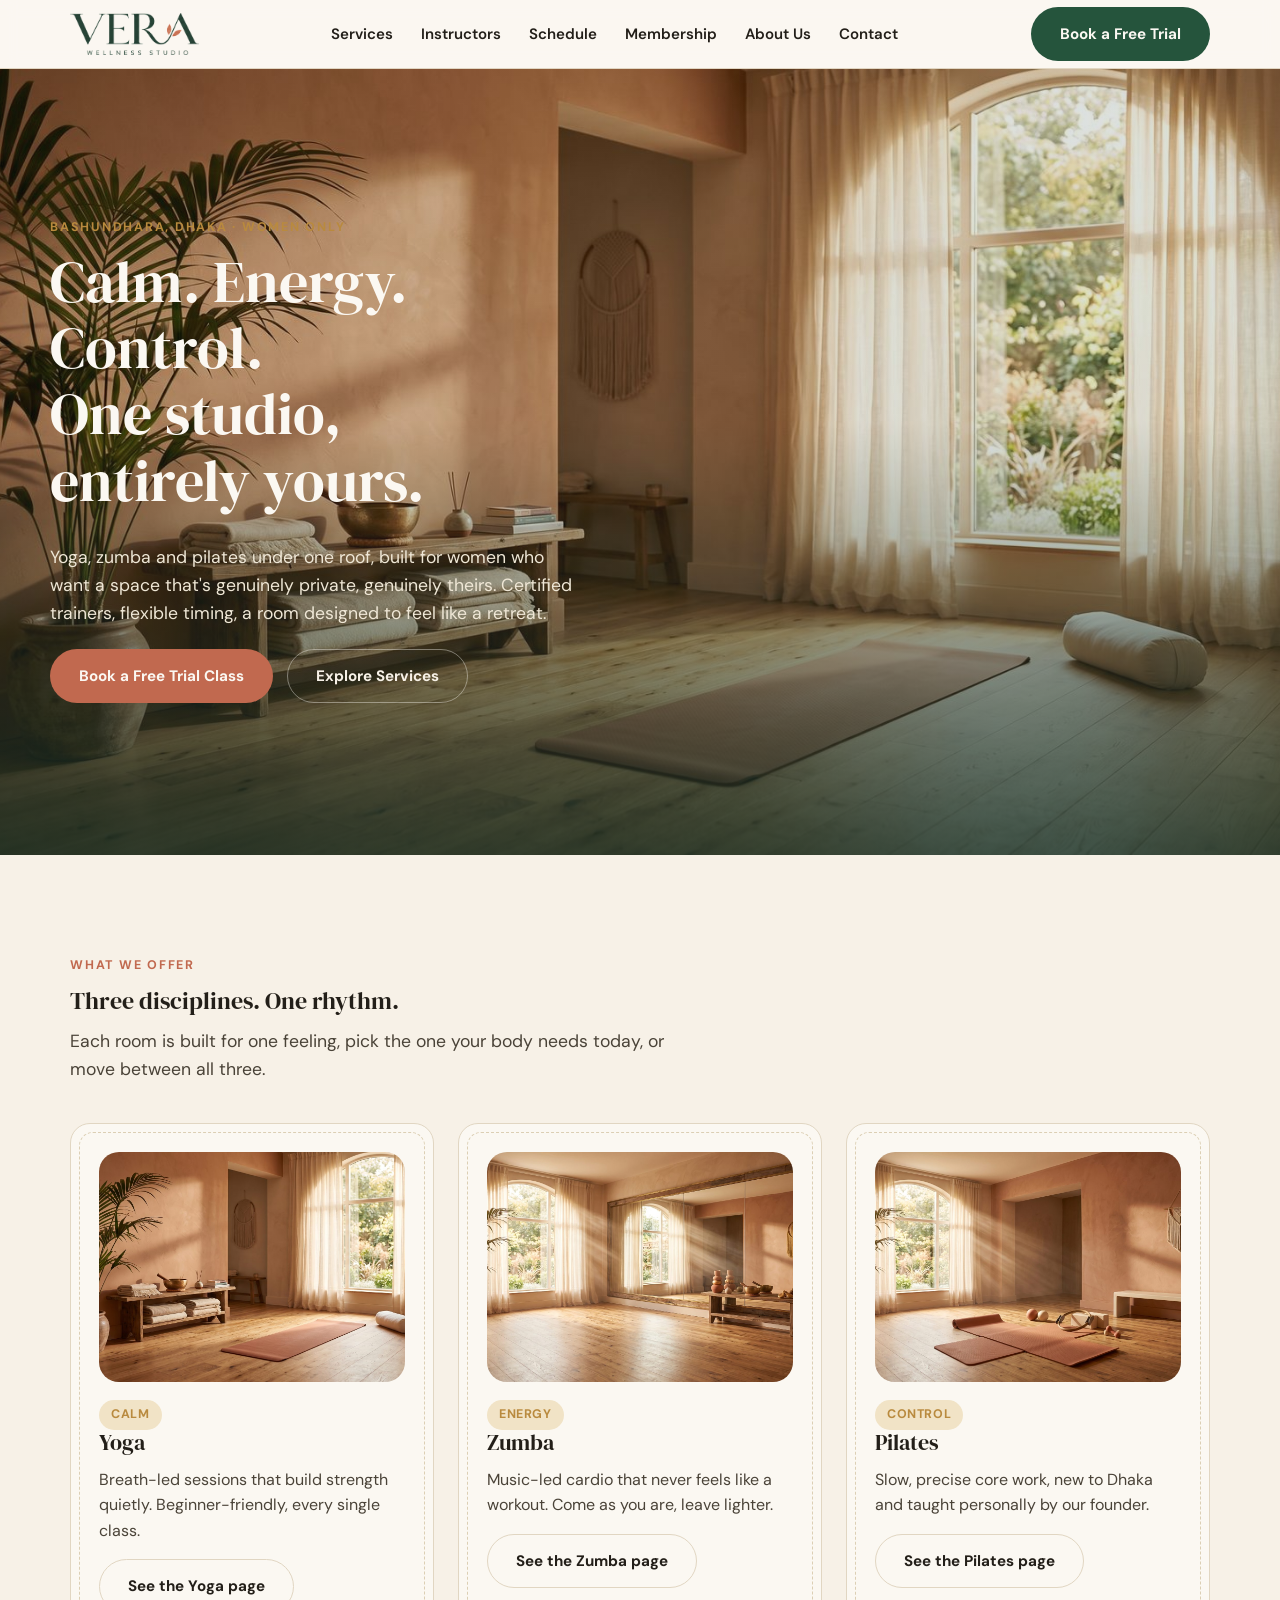
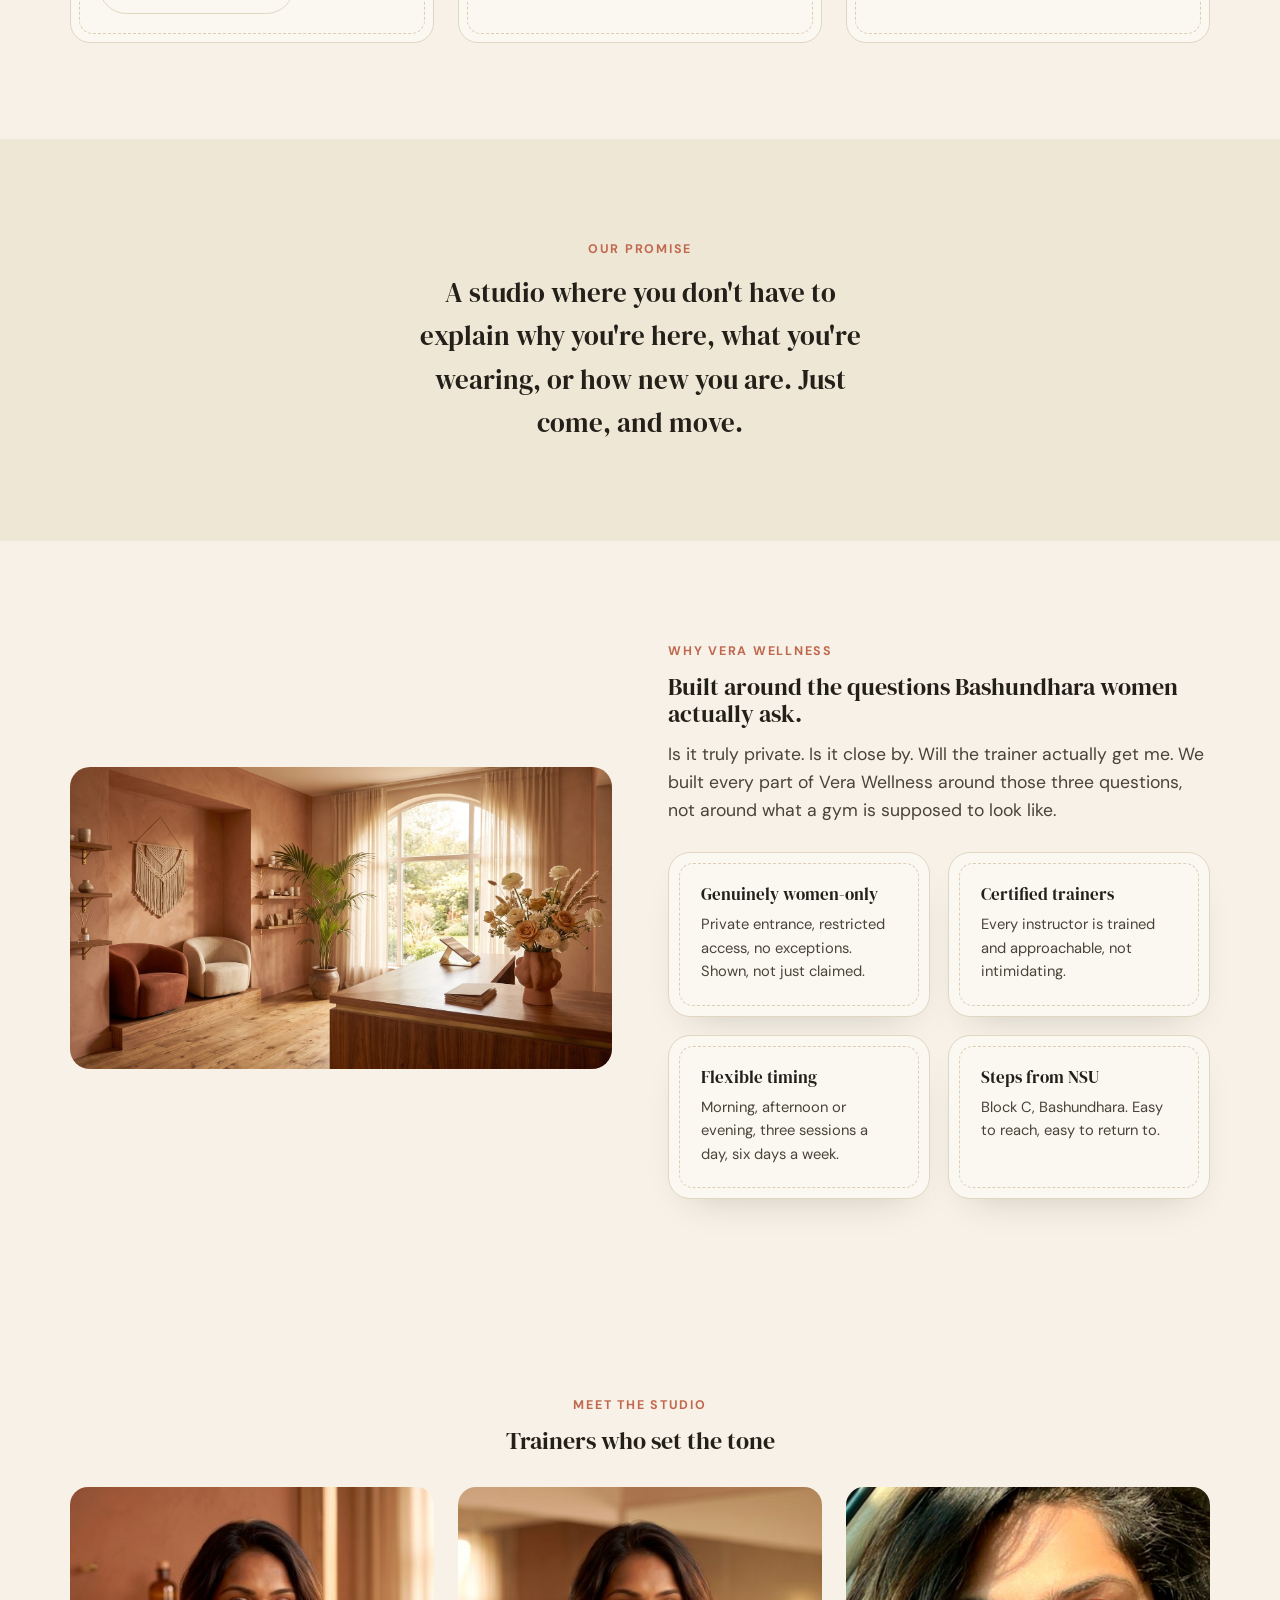
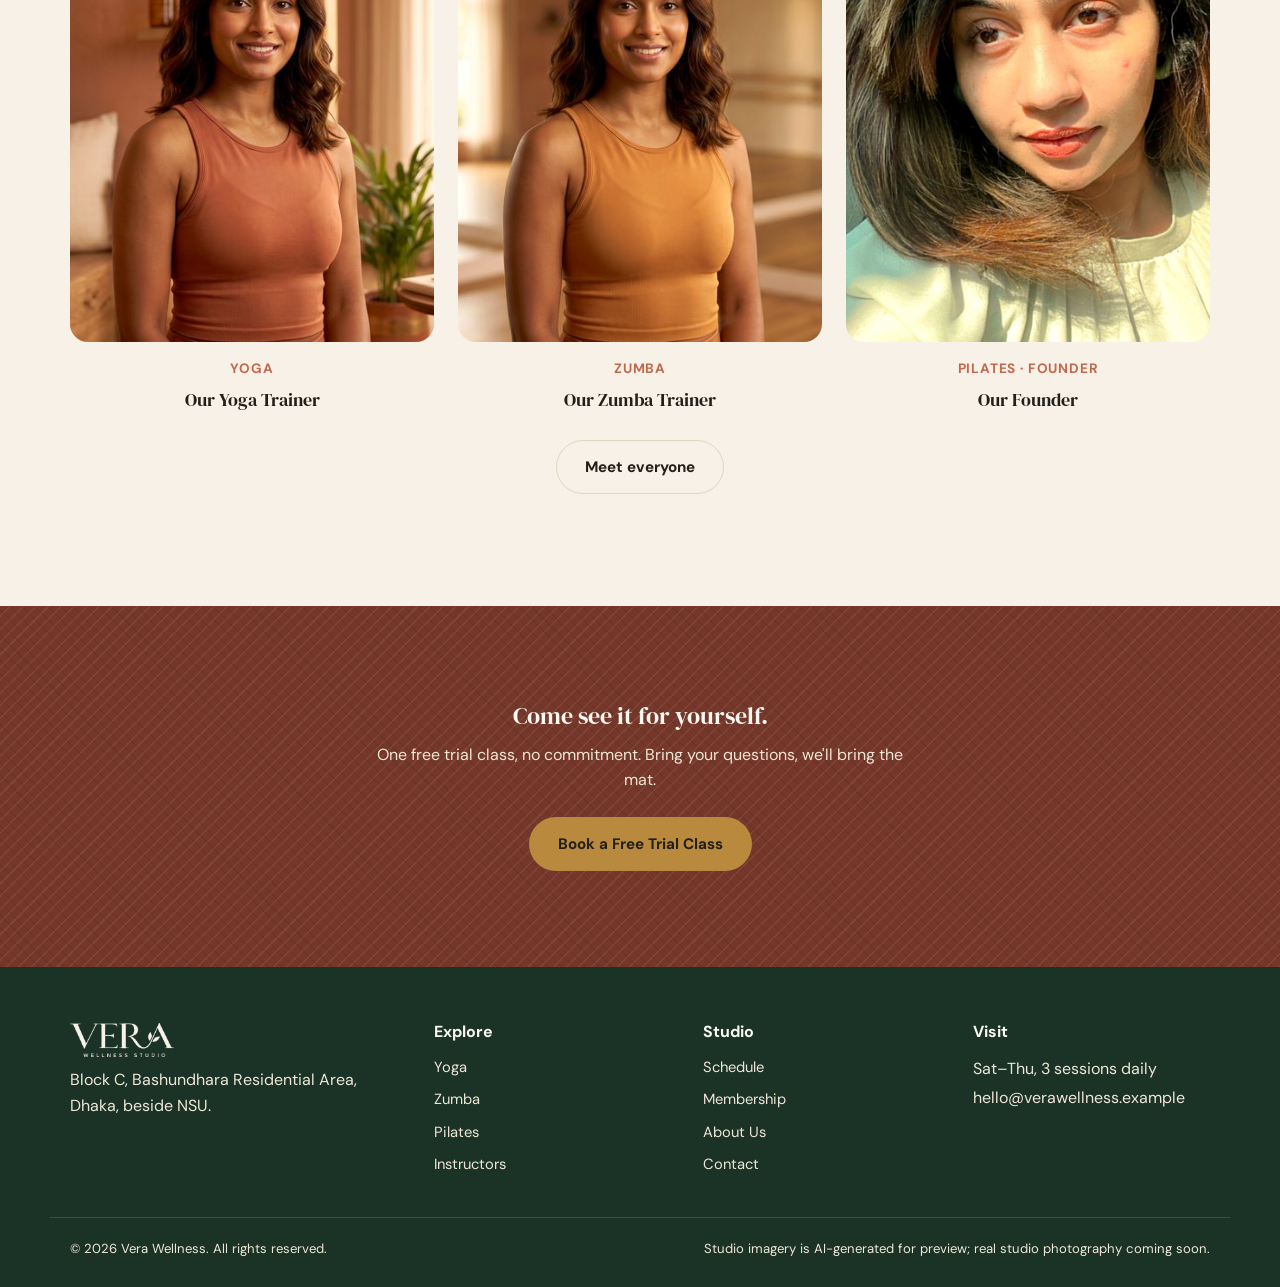
==== index.html @ 0fb06206 "Initial site: Vera Wellness marketing website" ====
<!doctype html>
<html lang="en">
<head>
<meta charset="UTF-8">
<meta name="viewport" content="width=device-width, initial-scale=1">
<title>Vera Wellness · Yoga, Zumba &amp; Pilates Studio, Bashundhara</title>
<meta name="description" content="A women-first yoga, zumba and pilates studio in Bashundhara, Dhaka. Certified trainers, a private space, and a free trial class.">
<link rel="preconnect" href="https://fonts.googleapis.com">
<link href="https://fonts.googleapis.com/css2?family=DM+Serif+Display&family=DM+Sans:wght@400;600;700&display=swap" rel="stylesheet">
<link rel="stylesheet" href="assets/css/style.css">
</head>
<body>

<header class="site-nav">
  <div class="container nav-inner">
    <a href="index.html" class="brand"><img src="assets/img/logo.png" alt="Vera Wellness Studio" class="brand-logo"></a>
    <nav class="nav-links">
      <div class="has-dropdown">
        <a href="#services">Services</a>
        <div class="dropdown">
          <a href="services/yoga.html">Yoga</a>
          <a href="services/zumba.html">Zumba</a>
          <a href="services/pilates.html">Pilates</a>
        </div>
      </div>
      <a href="instructors.html">Instructors</a>
      <a href="schedule.html">Schedule</a>
      <a href="membership.html">Membership</a>
      <a href="about.html">About Us</a>
      <a href="contact.html">Contact</a>
    </nav>
    <a href="contact.html" class="btn btn-primary nav-cta">Book a Free Trial</a>
    <button class="menu-toggle" aria-label="Menu" aria-expanded="false"><span></span></button>
  </div>
  <div class="mobile-panel">
    <a href="#services" class="mobile-services-toggle">Services ▾</a>
    <div class="mobile-sub">
      <a href="services/yoga.html">› Yoga</a>
      <a href="services/zumba.html">› Zumba</a>
      <a href="services/pilates.html">› Pilates</a>
    </div>
    <a href="instructors.html">Instructors</a>
    <a href="schedule.html">Schedule</a>
    <a href="membership.html">Membership</a>
    <a href="about.html">About Us</a>
    <a href="contact.html">Contact</a>
    <a href="contact.html" class="btn btn-primary">Book a Free Trial</a>
  </div>
</header>

<section class="hero">
  <video autoplay muted loop playsinline poster="assets/img/yoga_hero.jpg">
    <source src="assets/video/hero.mp4" type="video/mp4">
  </video>
  <div class="container hero-content">
    <span class="eyebrow" style="color:var(--gold)">Bashundhara, Dhaka · Women only</span>
    <h1>Calm. Energy. Control.<br>One studio, entirely yours.</h1>
    <p class="lead">Yoga, zumba and pilates under one roof, built for women who want a space that's genuinely private, genuinely theirs. Certified trainers, flexible timing, a room designed to feel like a retreat.</p>
    <div class="hero-cta-row">
      <a href="contact.html" class="btn btn-accent">Book a Free Trial Class</a>
      <a href="#services" class="btn btn-ghost-inverse">Explore Services</a>
    </div>
  </div>
</section>

<section id="services">
  <div class="container">
    <div class="section-head reveal">
      <span class="eyebrow">What we offer</span>
      <h2>Three disciplines. One rhythm.</h2>
      <p class="lead">Each room is built for one feeling, pick the one your body needs today, or move between all three.</p>
    </div>
    <div class="grid grid-3">
      <div class="card discipline-card mat-edge reveal">
        <div class="frame"><img src="assets/img/yoga_hero.jpg" alt="A calm, sunlit yoga room at Vera Wellness with a mat rolled out"></div>
        <span class="badge">Calm</span>
        <h3>Yoga</h3>
        <p>Breath-led sessions that build strength quietly. Beginner-friendly, every single class.</p>
        <a href="services/yoga.html" class="btn btn-outline">See the Yoga page</a>
      </div>
      <div class="card discipline-card mat-edge reveal">
        <div class="frame"><img src="assets/img/zumba_hero.jpg" alt="A bright, mirrored dance studio at Vera Wellness"></div>
        <span class="badge">Energy</span>
        <h3>Zumba</h3>
        <p>Music-led cardio that never feels like a workout. Come as you are, leave lighter.</p>
        <a href="services/zumba.html" class="btn btn-outline">See the Zumba page</a>
      </div>
      <div class="card discipline-card mat-edge reveal">
        <div class="frame"><img src="assets/img/pilates_hero.jpg" alt="A minimal pilates studio corner at Vera Wellness"></div>
        <span class="badge">Control</span>
        <h3>Pilates</h3>
        <p>Slow, precise core work, new to Dhaka and taught personally by our founder.</p>
        <a href="services/pilates.html" class="btn btn-outline">See the Pilates page</a>
      </div>
    </div>
  </div>
</section>

<section class="proof-strip">
  <div class="container center">
    <div class="reveal" style="max-width:680px;margin:0 auto;">
      <span class="eyebrow">Our promise</span>
      <p class="proof-quote" style="margin:0 auto;">A studio where you don't have to explain why you're here, what you're wearing, or how new you are. Just come, and move.</p>
    </div>
  </div>
</section>

<section>
  <div class="container">
    <div class="two-col reveal">
      <div class="frame"><img src="assets/img/about_lobby.jpg" alt="The warm, welcoming reception at Vera Wellness"></div>
      <div>
        <span class="eyebrow">Why Vera Wellness</span>
        <h2>Built around the questions Bashundhara women actually ask.</h2>
        <p class="lead">Is it truly private. Is it close by. Will the trainer actually get me. We built every part of Vera Wellness around those three questions, not around what a gym is supposed to look like.</p>
        <div class="grid grid-2" style="margin-top:28px;gap:18px;">
          <div class="mat-box">
            <h3 style="font-size:1.05rem;">Genuinely women-only</h3>
            <p style="margin:0;font-size:.92rem;">Private entrance, restricted access, no exceptions. Shown, not just claimed.</p>
          </div>
          <div class="mat-box">
            <h3 style="font-size:1.05rem;">Certified trainers</h3>
            <p style="margin:0;font-size:.92rem;">Every instructor is trained and approachable, not intimidating.</p>
          </div>
          <div class="mat-box">
            <h3 style="font-size:1.05rem;">Flexible timing</h3>
            <p style="margin:0;font-size:.92rem;">Morning, afternoon or evening, three sessions a day, six days a week.</p>
          </div>
          <div class="mat-box">
            <h3 style="font-size:1.05rem;">Steps from NSU</h3>
            <p style="margin:0;font-size:.92rem;">Block C, Bashundhara. Easy to reach, easy to return to.</p>
          </div>
        </div>
      </div>
    </div>
  </div>
</section>

<section>
  <div class="container">
    <div class="section-head center reveal" style="margin-bottom:32px;">
      <span class="eyebrow">Meet the studio</span>
      <h2>Trainers who set the tone</h2>
    </div>
    <div class="grid grid-3">
      <div class="instructor-card reveal">
        <div class="frame"><img src="assets/img/instructor_yoga.jpg" alt="Vera Wellness yoga instructor"></div>
        <span class="instructor-role">Yoga</span>
        <h3 style="font-size:1.1rem;">Our Yoga Trainer</h3>
      </div>
      <div class="instructor-card reveal">
        <div class="frame"><img src="assets/img/instructor_zumba.jpg" alt="Vera Wellness zumba instructor"></div>
        <span class="instructor-role">Zumba</span>
        <h3 style="font-size:1.1rem;">Our Zumba Trainer</h3>
      </div>
      <div class="instructor-card reveal">
        <div class="frame"><img src="assets/img/instructor_pilates.jpg" alt="Vera Wellness founder and pilates instructor"></div>
        <span class="instructor-role">Pilates · Founder</span>
        <h3 style="font-size:1.1rem;">Our Founder</h3>
      </div>
    </div>
    <p class="center" style="margin-top:28px;"><a href="instructors.html" class="btn btn-outline">Meet everyone</a></p>
  </div>
</section>

<section class="cta-band">
  <div class="container">
    <div class="reveal">
      <h2>Come see it for yourself.</h2>
      <p style="max-width:48ch;margin:0 auto 24px;">One free trial class, no commitment. Bring your questions, we'll bring the mat.</p>
      <a href="contact.html" class="btn btn-accent">Book a Free Trial Class</a>
    </div>
  </div>
</section>

<footer class="site-footer">
  <div class="container footer-grid">
    <div>
      <img src="assets/img/logo-light.png" alt="Vera Wellness Studio" class="footer-logo">
      <p>Block C, Bashundhara Residential Area, Dhaka, beside NSU.</p>
    </div>
    <div>
      <h4>Explore</h4>
      <ul class="footer-links">
        <li><a href="services/yoga.html">Yoga</a></li>
        <li><a href="services/zumba.html">Zumba</a></li>
        <li><a href="services/pilates.html">Pilates</a></li>
        <li><a href="instructors.html">Instructors</a></li>
      </ul>
    </div>
    <div>
      <h4>Studio</h4>
      <ul class="footer-links">
        <li><a href="schedule.html">Schedule</a></li>
        <li><a href="membership.html">Membership</a></li>
        <li><a href="about.html">About Us</a></li>
        <li><a href="contact.html">Contact</a></li>
      </ul>
    </div>
    <div>
      <h4>Visit</h4>
      <p style="margin-bottom:4px;">Sat–Thu, 3 sessions daily</p>
      <p>hello@verawellness.example</p>
    </div>
  </div>
  <div class="container footer-bottom">
    <span>© 2026 Vera Wellness. All rights reserved.</span>
    <span>Studio imagery is AI-generated for preview; real studio photography coming soon.</span>
  </div>
</footer>

<script src="assets/js/main.js"></script>
</body>
</html>
---- assets/css/style.css ----
/* ===== Vera Wellness — brand tokens ===== */
:root{
  --cream-0:#FBF8F2; --cream-50:#F7F1E7; --cream-100:#EFE7D6;
  --sand-300:#DCCFB4;
  --ink-900:#231F19; --ink-700:#4A4338; --ink-500:#79705F; --ink-300:#A89E8B; --ink-border:#E1D6C2;
  --forest-900:#1B3327; --forest-700:#25543C; --forest-500:#3C7A56; --forest-100:#DCE9E0;
  --clay-700:#75372A; --clay-600:#A24E36; --clay-500:#C1694F; --clay-400:#D68B6E; --clay-100:#F3DDCF;
  --gold-500:#B98A3E; --gold-100:#F1E3C6;

  --surface-page:var(--cream-50); --surface-card:var(--cream-0); --surface-sunken:var(--cream-100); --surface-inverse:var(--forest-900);
  --text-primary:var(--ink-900); --text-secondary:var(--ink-700); --text-muted:var(--ink-500);
  --text-on-brand:var(--cream-0); --text-on-inverse:var(--cream-50);
  --brand-primary:var(--forest-700); --brand-primary-hover:var(--forest-900);
  --accent:var(--clay-500); --accent-hover:var(--clay-600); --accent-soft:var(--clay-100);
  --gold:var(--gold-500); --gold-soft:var(--gold-100);
  --border-default:var(--ink-border);

  --font-display:'DM Serif Display', Georgia, serif;
  --font-body:'DM Sans', -apple-system, Helvetica, Arial, sans-serif;

  --container: 1180px;
  --radius-mat: 22px;
  --nav-h: 68px;
}

*,*::before,*::after{ box-sizing:border-box; }
html{ scroll-behavior:smooth; }
body{
  margin:0;
  background:var(--surface-page);
  color:var(--text-primary);
  font-family:var(--font-body);
  font-size:16px;
  line-height:1.6;
  -webkit-font-smoothing:antialiased;
}
img{ max-width:100%; display:block; }
a{ color:inherit; text-decoration:none; }
h1,h2,h3,h4{ font-family:var(--font-display); font-weight:400; margin:0 0 .5em; color:var(--text-primary); line-height:1.15; }
p{ margin:0 0 1em; color:var(--text-secondary); }
.container{ max-width:var(--container); margin:0 auto; padding:0 20px; }
section{ padding:64px 0; }
@media(min-width:900px){ section{ padding:96px 0; } }

.eyebrow{
  display:inline-block; font-family:var(--font-body); font-size:12.5px; letter-spacing:.14em; text-transform:uppercase;
  color:var(--accent); font-weight:700; margin-bottom:12px;
}
.lead{ font-size:1.1rem; color:var(--text-secondary); max-width:56ch; }

/* ===== Buttons ===== */
.btn{
  display:inline-flex; align-items:center; justify-content:center; gap:8px;
  padding:14px 28px; border-radius:999px; font-weight:700; font-size:.95rem;
  border:1px solid transparent; cursor:pointer; transition:transform .2s ease, background .2s ease, color .2s ease, box-shadow .2s ease;
  white-space:nowrap;
}
.btn-primary{ background:var(--brand-primary); color:var(--text-on-brand); }
.btn-primary:hover{ background:var(--brand-primary-hover); transform:translateY(-1px); }
.btn-accent{ background:var(--accent); color:var(--cream-0); }
.btn-accent:hover{ background:var(--accent-hover); transform:translateY(-1px); }
.btn-outline{ background:transparent; border-color:var(--border-default); color:var(--text-primary); }
.btn-outline:hover{ border-color:var(--brand-primary); color:var(--brand-primary); }
.btn-ghost-inverse{ background:transparent; border-color:rgba(251,248,242,.4); color:var(--text-on-inverse); }
.btn-ghost-inverse:hover{ border-color:var(--cream-0); }

/* ===== Yoga-mat CTA boxes (brand signature) ===== */
.mat-box{
  position:relative;
  background:var(--surface-card);
  border-radius:var(--radius-mat);
  padding:32px;
  border:1px solid var(--border-default);
  box-shadow:0 18px 40px -24px rgba(35,31,25,.25);
}
.mat-box::before{
  content:"";
  position:absolute; inset:10px;
  border:1.5px dashed var(--sand-300);
  border-radius:calc(var(--radius-mat) - 8px);
  pointer-events:none;
}
.mat-box-accent{ background:var(--forest-700); color:var(--text-on-inverse); }
.mat-box-accent::before{ border-color:rgba(251,248,242,.25); }
.mat-box-accent p, .mat-box-accent h3{ color:var(--text-on-inverse); }

/* mat-edge: the same rolled-mat dashed inset, layered onto any card that carries a CTA
   (pricing cards, discipline cards) without fighting that card's own padding/background */
.mat-edge{ position:relative; }
.mat-edge::before{
  content:"";
  position:absolute; inset:8px;
  border:1.5px dashed var(--sand-300);
  border-radius:14px;
  pointer-events:none;
}
.price-card.featured.mat-edge::before{ border-color:rgba(251,248,242,.3); }

/* Hover lift, everywhere a card carries or leads to a CTA */
.card, .mat-box{ transition:transform .25s ease, box-shadow .25s ease; }
.card:hover, .mat-box:not(.mat-box-accent):hover{
  transform:translateY(-6px);
  box-shadow:0 26px 50px -22px rgba(35,31,25,.3);
}
.price-card.featured:hover{ box-shadow:0 26px 50px -18px rgba(27,51,39,.5); }
.discipline-card .frame img, .instructor-card .frame img{ transition:transform .5s ease; }
.discipline-card:hover .frame img, .instructor-card:hover .frame img{ transform:scale(1.05); }
.nav-links a{ transition:color .2s ease; }
.footer-links a{ transition:color .2s ease; }

/* ===== Nav ===== */
.site-nav{
  position:sticky; top:0; z-index:100;
  background:rgba(251,248,242,.92); backdrop-filter:blur(8px);
  border-bottom:1px solid var(--border-default);
}
.nav-inner{
  display:flex; align-items:center; justify-content:space-between;
  height:var(--nav-h);
}
.brand{
  font-family:var(--font-display); font-size:1.35rem; letter-spacing:.01em; color:var(--forest-900);
  display:flex; align-items:center;
}
.brand-logo{ height:38px; width:auto; display:block; }
.footer-logo{ height:34px; width:auto; display:block; margin-bottom:10px; }
@media(min-width:960px){ .brand-logo{ height:42px; } }
.nav-links{ display:none; align-items:center; gap:28px; }
.nav-links a{ font-size:.94rem; font-weight:600; color:var(--text-primary); position:relative; padding:6px 0; }
.nav-links a:hover{ color:var(--brand-primary); }
.nav-cta{ display:none; }
.has-dropdown{ position:relative; }
.dropdown{
  position:absolute; top:100%; left:50%; transform:translateX(-50%) translateY(6px);
  min-width:180px; background:var(--surface-card); border:1px solid var(--border-default);
  border-radius:14px; padding:8px; box-shadow:0 20px 40px -20px rgba(35,31,25,.35);
  opacity:0; visibility:hidden; transition:opacity .18s ease, transform .18s ease;
}
.has-dropdown:hover .dropdown, .has-dropdown:focus-within .dropdown{
  opacity:1; visibility:visible; transform:translateX(-50%) translateY(0);
}
.dropdown a{ display:block; padding:10px 14px; border-radius:8px; font-weight:600; }
.dropdown a:hover{ background:var(--surface-sunken); }
.menu-toggle{
  display:flex; align-items:center; justify-content:center;
  width:40px; height:40px; border-radius:10px; border:1px solid var(--border-default);
  background:var(--surface-card); cursor:pointer;
}
.menu-toggle span{ display:block; width:18px; height:2px; background:var(--ink-900); position:relative; }
.menu-toggle span::before,.menu-toggle span::after{
  content:""; position:absolute; left:0; width:18px; height:2px; background:var(--ink-900); transition:transform .2s ease;
}
.menu-toggle span::before{ top:-6px; } .menu-toggle span::after{ top:6px; }

.mobile-panel{
  display:none; flex-direction:column; gap:4px; padding:14px 20px 22px;
  border-top:1px solid var(--border-default); background:var(--surface-card);
}
.mobile-panel.open{ display:flex; }
.mobile-panel a{ padding:12px 4px; font-weight:600; border-bottom:1px solid var(--surface-sunken); }
.mobile-sub{ padding-left:14px; display:flex; flex-direction:column; }
.mobile-sub a{ font-weight:500; color:var(--text-secondary); border-bottom:none; padding:8px 4px; }
.mobile-panel .btn{ margin-top:10px; }

@media(min-width:960px){
  .nav-links{ display:flex; }
  .nav-cta{ display:inline-flex; }
  .menu-toggle, .mobile-panel{ display:none !important; }
}

/* ===== Hero (home) ===== */
.hero{
  position:relative; min-height:86vh; display:flex; align-items:flex-end;
  overflow:hidden; background:var(--forest-900);
}
.hero video, .hero .hero-poster{
  position:absolute; inset:0; width:100%; height:100%; object-fit:cover; object-position:center 30%;
}
.hero::after{
  content:""; position:absolute; inset:0;
  background:linear-gradient(180deg, rgba(27,51,39,.15) 0%, rgba(27,51,39,.15) 45%, rgba(27,51,39,.82) 100%);
}
.hero-content{ position:relative; z-index:2; width:100%; padding:48px 0 56px; color:var(--text-on-inverse); }
.hero h1{ color:var(--cream-0); font-size:clamp(2.1rem,6vw,3.6rem); max-width:14ch; }
.hero .lead{ color:var(--cream-100); max-width:44ch; }
.hero-cta-row{ display:flex; flex-wrap:wrap; gap:14px; margin-top:22px; }

/* ===== Page hero (inner pages) ===== */
.page-hero{ position:relative; min-height:56vh; display:flex; align-items:flex-end; overflow:hidden; }
.page-hero img{ position:absolute; inset:0; width:100%; height:100%; object-fit:cover; }
.page-hero::after{ content:""; position:absolute; inset:0; background:linear-gradient(180deg, rgba(27,51,39,.05) 0%, rgba(27,51,39,.78) 100%); }
.page-hero-content{ position:relative; z-index:2; padding:44px 0; color:var(--text-on-inverse); }
.page-hero h1{ color:var(--cream-0); font-size:clamp(2rem,5vw,3rem); }
.page-hero .lead{ color:var(--cream-100); }

/* ===== Grid helpers ===== */
.grid{ display:grid; gap:24px; }
.grid-2{ grid-template-columns:1fr; }
.grid-3{ grid-template-columns:1fr; }
.grid-4{ grid-template-columns:repeat(2,1fr); }
@media(min-width:720px){
  .grid-2{ grid-template-columns:1fr 1fr; }
  .grid-3{ grid-template-columns:repeat(3,1fr); }
  .grid-4{ grid-template-columns:repeat(4,1fr); }
}
.two-col{ display:grid; gap:32px; align-items:center; }
@media(min-width:860px){ .two-col{ grid-template-columns:1fr 1fr; gap:56px; } }
.two-col.reverse{ direction:rtl; } .two-col.reverse > *{ direction:ltr; }

.section-head{ max-width:640px; margin:0 0 40px; }
.section-head.center{ margin-inline:auto; text-align:center; }

/* image frame */
.frame{ border-radius:20px; overflow:hidden; }
.frame img{ width:100%; height:100%; object-fit:cover; }

/* ===== Cards ===== */
.card{
  background:var(--surface-card); border:1px solid var(--border-default); border-radius:20px;
  padding:28px; height:100%;
}
.discipline-card .frame{ margin-bottom:18px; aspect-ratio:4/3; }
.discipline-card h3{ font-size:1.4rem; }

.instructor-card{ text-align:center; }
.instructor-card .frame{ aspect-ratio:4/5; margin-bottom:16px; border-radius:calc(var(--radius-mat) - 4px); }
.instructor-card h3{ margin-bottom:2px; }
.instructor-role{ color:var(--accent); font-weight:700; font-size:.85rem; letter-spacing:.06em; text-transform:uppercase; margin-bottom:10px; display:block; }

/* ===== Testimonial / proof strip ===== */
.proof-strip{ background:var(--surface-sunken); }
.proof-quote{ font-family:var(--font-display); font-size:clamp(1.2rem,2.6vw,1.7rem); color:var(--text-primary); max-width:34ch; }
.proof-name{ color:var(--text-muted); font-size:.9rem; margin-top:14px; }

/* ===== FAQ ===== */
.faq-item{ border-bottom:1px solid var(--border-default); padding:18px 0; }
.faq-q{ display:flex; justify-content:space-between; align-items:center; cursor:pointer; font-weight:700; gap:16px; }
.faq-q .plus{ font-size:1.3rem; color:var(--accent); transition:transform .2s ease; flex:none; }
.faq-item.open .plus{ transform:rotate(45deg); }
.faq-a{ max-height:0; overflow:hidden; transition:max-height .25s ease; }
.faq-item.open .faq-a{ max-height:240px; }
.faq-a p{ padding-top:10px; }

/* ===== Pricing ===== */
.price-card{ position:relative; }
.price-card.featured{ background:var(--forest-700); color:var(--text-on-inverse); border-color:rgba(251,248,242,.18); }
.price-card.featured p, .price-card.featured .price-amt, .price-card.featured li,
.price-card.featured h3, .price-card.featured .price-tag{ color:var(--text-on-inverse); }
.price-tag{ font-family:var(--font-display); font-size:2.2rem; margin:6px 0 2px; }
.price-note{ color:var(--text-muted); font-size:.85rem; }
.price-card.featured .price-note{ color:var(--cream-100); }
.price-card ul{ list-style:none; margin:18px 0 22px; padding:0; }
.price-card li{ padding:7px 0; padding-left:26px; position:relative; color:var(--text-secondary); font-size:.94rem; }
.price-card li::before{ content:"✓"; position:absolute; left:0; color:var(--accent); font-weight:700; }
.price-card.featured li::before{ color:var(--gold); }
.price-badge{
  position:absolute; top:-14px; left:28px; background:var(--accent); color:var(--cream-0);
  font-size:.72rem; font-weight:700; letter-spacing:.06em; text-transform:uppercase; padding:6px 14px; border-radius:999px;
}

/* ===== Schedule table ===== */
.schedule-table{
  width:100%; min-width:520px; border-collapse:collapse; background:var(--surface-card);
  border-radius:var(--radius-mat); overflow:hidden; border:1px solid var(--border-default);
}
.schedule-table th, .schedule-table td{ padding:16px 20px; text-align:left; border-bottom:1px solid var(--border-default); }
.schedule-table tbody tr:last-child td{ border-bottom:none; }
.schedule-table thead th{
  background:var(--surface-sunken); font-family:var(--font-body); text-transform:uppercase;
  letter-spacing:.05em; font-size:.76rem; color:var(--text-muted); font-weight:700;
}
.schedule-table td:first-child, .schedule-table th:first-child{ font-weight:700; }
.schedule-table tr.closed td{ color:var(--text-muted); font-style:italic; }

/* ===== CTA band ===== */
/* Warm woven-mat texture instead of a flat color box, a clay ground with a
   subtle crosshatch weave (two opposing diagonal hairline sets) standing in
   for the mat's fabric, rather than a literal icon. */
.cta-band{
  background-color:var(--clay-700);
  background-image:
    repeating-linear-gradient(45deg, rgba(35,31,25,.10) 0px, rgba(35,31,25,.10) 1.5px, transparent 1.5px, transparent 9px),
    repeating-linear-gradient(-45deg, rgba(251,248,242,.07) 0px, rgba(251,248,242,.07) 1.5px, transparent 1.5px, transparent 9px);
  color:var(--text-on-inverse); text-align:center;
}
.cta-band h2{ color:var(--cream-0); }
.cta-band p{ color:var(--cream-100); }
.cta-band .btn-accent{ background:var(--gold); color:var(--ink-900); }
.cta-band .btn-accent:hover{ filter:brightness(.93); }

/* ===== Form ===== */
.form-grid{ display:grid; gap:16px; }
@media(min-width:700px){ .form-grid.two{ grid-template-columns:1fr 1fr; } }
label{ display:block; font-weight:700; font-size:.85rem; margin-bottom:6px; color:var(--text-primary); }
input, select, textarea{
  width:100%; padding:13px 14px; border-radius:12px; border:1px solid var(--border-default);
  background:var(--cream-0); font-family:var(--font-body); font-size:.96rem; color:var(--text-primary);
}
input:focus, select:focus, textarea:focus{ outline:2px solid var(--forest-500); outline-offset:1px; }
.form-success{ display:none; text-align:center; padding:40px 20px; }
.form-success.show{ display:block; }
.form-success .icon{ font-size:2.4rem; margin-bottom:10px; }

/* ===== Footer ===== */
.site-footer{ background:var(--forest-900); color:var(--text-on-inverse); padding:56px 0 28px; }
.site-footer h4{ color:var(--cream-0); font-size:1rem; font-family:var(--font-body); font-weight:700; margin-bottom:14px; }
.site-footer a{ color:var(--cream-100); }
.site-footer a:hover{ color:var(--gold); }
.footer-grid{ display:grid; gap:32px; grid-template-columns:1fr; }
@media(min-width:760px){ .footer-grid{ grid-template-columns:1.4fr 1fr 1fr 1fr; } }
.footer-grid p{ color:var(--cream-100); }
.footer-links{ list-style:none; padding:0; margin:0; display:flex; flex-direction:column; gap:9px; font-size:.92rem; }
.footer-bottom{ border-top:1px solid rgba(251,248,242,.15); margin-top:40px; padding-top:20px; font-size:.82rem; color:var(--cream-100); display:flex; flex-wrap:wrap; gap:10px; justify-content:space-between; }

/* ===== Reveal-on-scroll ===== */
.reveal{ opacity:0; transform:translateY(18px); transition:opacity .6s ease, transform .6s ease; }
.reveal.in{ opacity:1; transform:none; }
@media (prefers-reduced-motion: reduce){
  .reveal{ opacity:1; transform:none; transition:none; }
  html{ scroll-behavior:auto; }
}

/* ===== Whisper motif: soft floating dot ===== */
.motif-dot{
  position:absolute; width:120px; height:120px; border-radius:50%;
  background:radial-gradient(circle, var(--gold-soft), transparent 70%);
  opacity:.6; pointer-events:none; filter:blur(2px);
}

/* utility */
.mt-0{margin-top:0} .center{text-align:center} .muted{color:var(--text-muted)}
.badge{ display:inline-block; background:var(--gold-soft); color:var(--gold-500); font-weight:700; font-size:.78rem; letter-spacing:.05em; text-transform:uppercase; padding:5px 12px; border-radius:999px; }
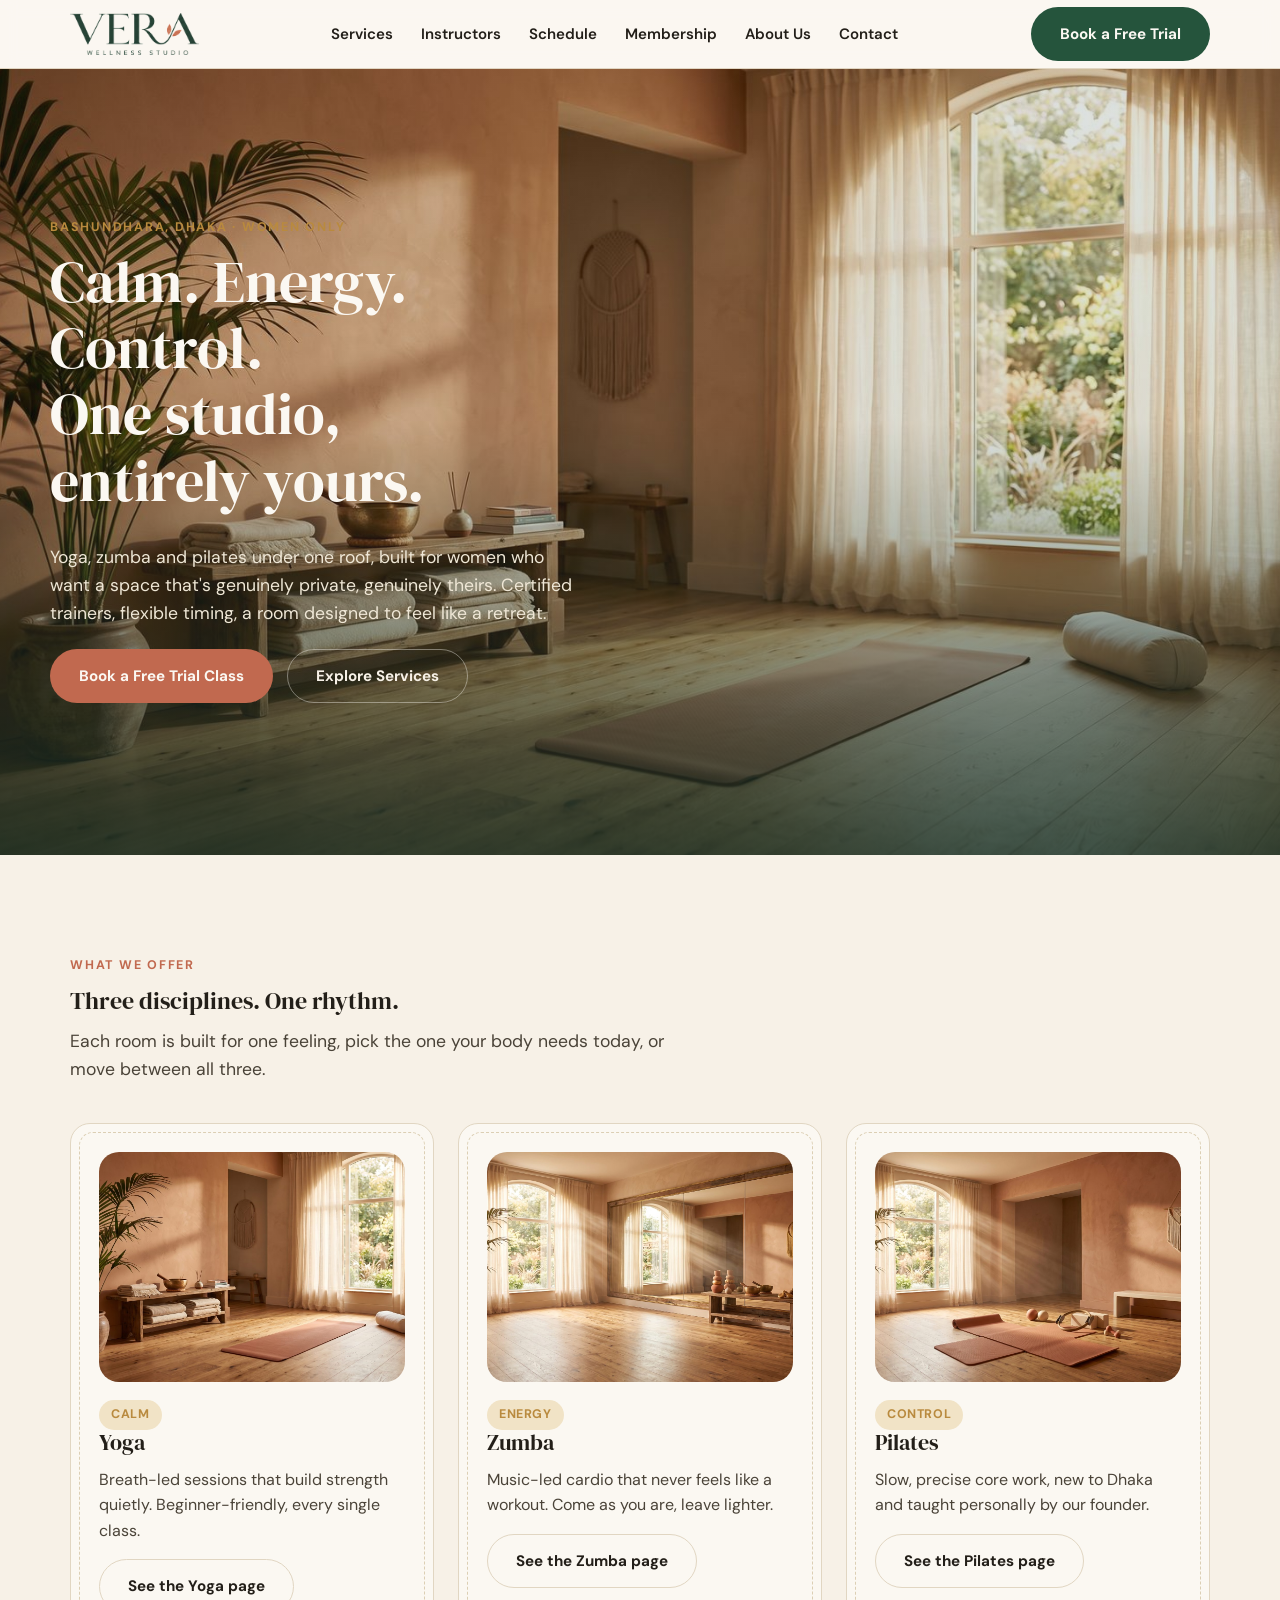
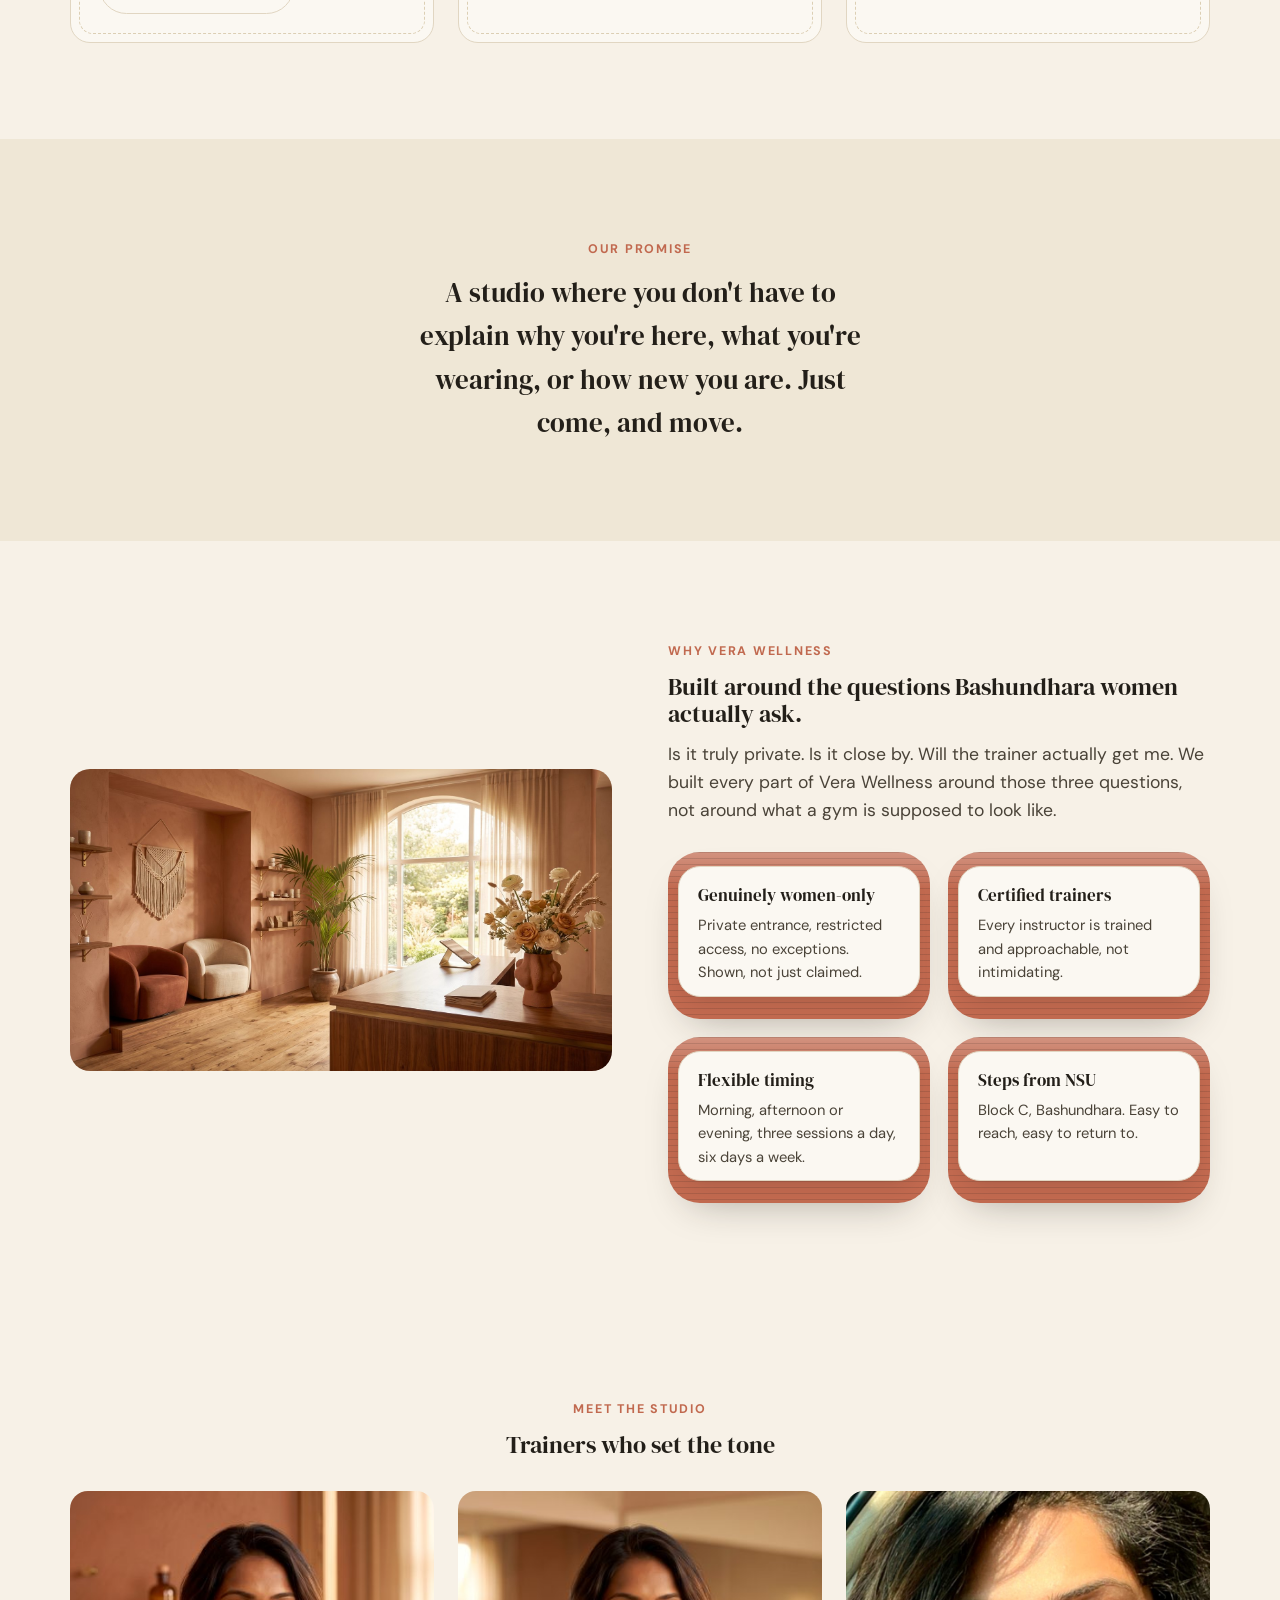
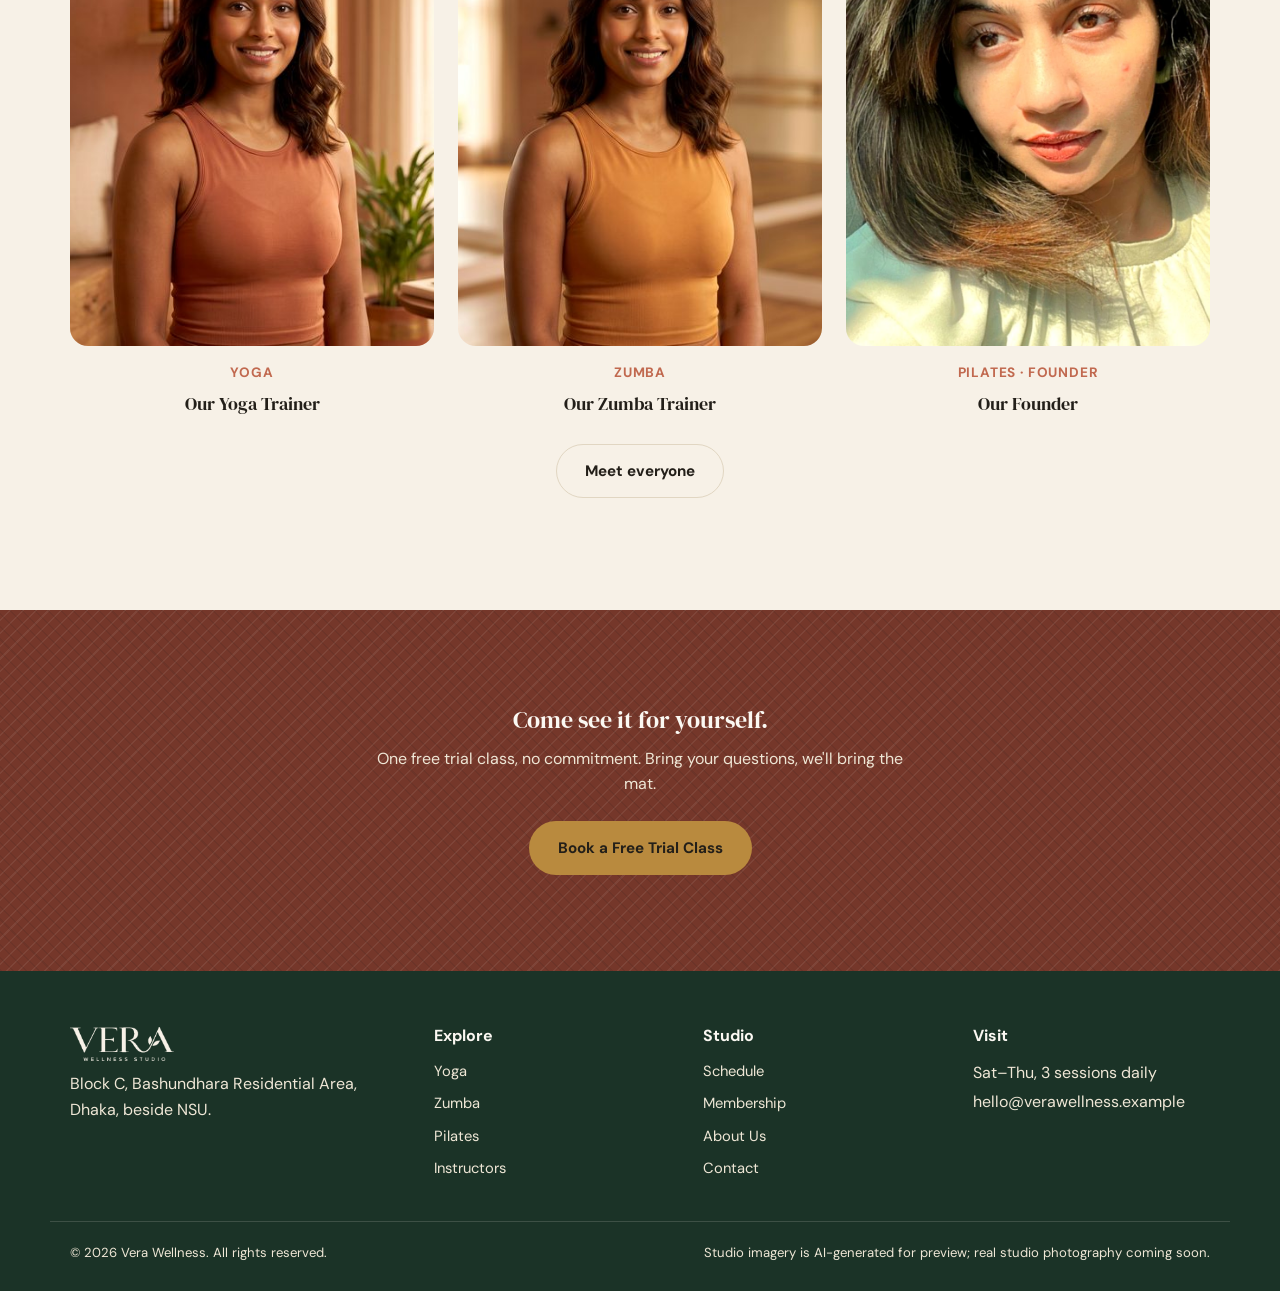
==== commit 734bca4b: "Update site: animations, mat design, mobile video fix" ====
--- a/index.html
+++ b/index.html
@@ -49,12 +49,20 @@
 </header>
 
 <section class="hero">
-  <video autoplay muted loop playsinline poster="assets/img/yoga_hero.jpg">
-    <source src="assets/video/hero.mp4" type="video/mp4">
-  </video>
+  <video id="hero-video" autoplay muted loop playsinline preload="auto" poster="assets/img/yoga_hero.jpg"></video>
+  <script>
+    (function(){
+      var v = document.getElementById('hero-video');
+      var src = window.innerWidth <= 820 ? 'assets/video/hero-sm.mp4' : 'assets/video/hero.mp4';
+      var s = document.createElement('source');
+      s.src = src; s.type = 'video/mp4';
+      v.appendChild(s);
+      v.load();
+    })();
+  </script>
   <div class="container hero-content">
     <span class="eyebrow" style="color:var(--gold)">Bashundhara, Dhaka · Women only</span>
-    <h1>Calm. Energy. Control.<br>One studio, entirely yours.</h1>
+    <h1 class="reveal-left">Calm. Energy. Control.<br>One studio, entirely yours.</h1>
     <p class="lead">Yoga, zumba and pilates under one roof, built for women who want a space that's genuinely private, genuinely theirs. Certified trainers, flexible timing, a room designed to feel like a retreat.</p>
     <div class="hero-cta-row">
       <a href="contact.html" class="btn btn-accent">Book a Free Trial Class</a>
@@ -67,26 +75,26 @@
   <div class="container">
     <div class="section-head reveal">
       <span class="eyebrow">What we offer</span>
-      <h2>Three disciplines. One rhythm.</h2>
+      <h2 class="reveal-left">Three disciplines. One rhythm.</h2>
       <p class="lead">Each room is built for one feeling, pick the one your body needs today, or move between all three.</p>
     </div>
     <div class="grid grid-3">
       <div class="card discipline-card mat-edge reveal">
-        <div class="frame"><img src="assets/img/yoga_hero.jpg" alt="A calm, sunlit yoga room at Vera Wellness with a mat rolled out"></div>
+        <div class="frame"><img src="assets/img/yoga_hero.jpg" alt="A calm, sunlit yoga room at Vera Wellness with a mat rolled out" class="reveal-img"></div>
         <span class="badge">Calm</span>
         <h3>Yoga</h3>
         <p>Breath-led sessions that build strength quietly. Beginner-friendly, every single class.</p>
         <a href="services/yoga.html" class="btn btn-outline">See the Yoga page</a>
       </div>
       <div class="card discipline-card mat-edge reveal">
-        <div class="frame"><img src="assets/img/zumba_hero.jpg" alt="A bright, mirrored dance studio at Vera Wellness"></div>
+        <div class="frame"><img src="assets/img/zumba_hero.jpg" alt="A bright, mirrored dance studio at Vera Wellness" class="reveal-img"></div>
         <span class="badge">Energy</span>
         <h3>Zumba</h3>
         <p>Music-led cardio that never feels like a workout. Come as you are, leave lighter.</p>
         <a href="services/zumba.html" class="btn btn-outline">See the Zumba page</a>
       </div>
       <div class="card discipline-card mat-edge reveal">
-        <div class="frame"><img src="assets/img/pilates_hero.jpg" alt="A minimal pilates studio corner at Vera Wellness"></div>
+        <div class="frame"><img src="assets/img/pilates_hero.jpg" alt="A minimal pilates studio corner at Vera Wellness" class="reveal-img"></div>
         <span class="badge">Control</span>
         <h3>Pilates</h3>
         <p>Slow, precise core work, new to Dhaka and taught personally by our founder.</p>
@@ -108,25 +116,25 @@
 <section>
   <div class="container">
     <div class="two-col reveal">
-      <div class="frame"><img src="assets/img/about_lobby.jpg" alt="The warm, welcoming reception at Vera Wellness"></div>
+      <div class="frame"><img src="assets/img/about_lobby.jpg" alt="The warm, welcoming reception at Vera Wellness" class="reveal-img"></div>
       <div>
         <span class="eyebrow">Why Vera Wellness</span>
-        <h2>Built around the questions Bashundhara women actually ask.</h2>
+        <h2 class="reveal-left">Built around the questions Bashundhara women actually ask.</h2>
         <p class="lead">Is it truly private. Is it close by. Will the trainer actually get me. We built every part of Vera Wellness around those three questions, not around what a gym is supposed to look like.</p>
         <div class="grid grid-2" style="margin-top:28px;gap:18px;">
-          <div class="mat-box">
+          <div class="mat-box reveal">
             <h3 style="font-size:1.05rem;">Genuinely women-only</h3>
             <p style="margin:0;font-size:.92rem;">Private entrance, restricted access, no exceptions. Shown, not just claimed.</p>
           </div>
-          <div class="mat-box">
+          <div class="mat-box reveal">
             <h3 style="font-size:1.05rem;">Certified trainers</h3>
             <p style="margin:0;font-size:.92rem;">Every instructor is trained and approachable, not intimidating.</p>
           </div>
-          <div class="mat-box">
+          <div class="mat-box reveal">
             <h3 style="font-size:1.05rem;">Flexible timing</h3>
             <p style="margin:0;font-size:.92rem;">Morning, afternoon or evening, three sessions a day, six days a week.</p>
           </div>
-          <div class="mat-box">
+          <div class="mat-box reveal">
             <h3 style="font-size:1.05rem;">Steps from NSU</h3>
             <p style="margin:0;font-size:.92rem;">Block C, Bashundhara. Easy to reach, easy to return to.</p>
           </div>
@@ -140,21 +148,21 @@
   <div class="container">
     <div class="section-head center reveal" style="margin-bottom:32px;">
       <span class="eyebrow">Meet the studio</span>
-      <h2>Trainers who set the tone</h2>
+      <h2 class="reveal-left">Trainers who set the tone</h2>
     </div>
     <div class="grid grid-3">
       <div class="instructor-card reveal">
-        <div class="frame"><img src="assets/img/instructor_yoga.jpg" alt="Vera Wellness yoga instructor"></div>
+        <div class="frame"><img src="assets/img/instructor_yoga.jpg" alt="Vera Wellness yoga instructor" class="reveal-img"></div>
         <span class="instructor-role">Yoga</span>
         <h3 style="font-size:1.1rem;">Our Yoga Trainer</h3>
       </div>
       <div class="instructor-card reveal">
-        <div class="frame"><img src="assets/img/instructor_zumba.jpg" alt="Vera Wellness zumba instructor"></div>
+        <div class="frame"><img src="assets/img/instructor_zumba.jpg" alt="Vera Wellness zumba instructor" class="reveal-img"></div>
         <span class="instructor-role">Zumba</span>
         <h3 style="font-size:1.1rem;">Our Zumba Trainer</h3>
       </div>
       <div class="instructor-card reveal">
-        <div class="frame"><img src="assets/img/instructor_pilates.jpg" alt="Vera Wellness founder and pilates instructor"></div>
+        <div class="frame"><img src="assets/img/instructor_pilates.jpg" alt="Vera Wellness founder and pilates instructor" class="reveal-img"></div>
         <span class="instructor-role">Pilates · Founder</span>
         <h3 style="font-size:1.1rem;">Our Founder</h3>
       </div>
@@ -166,7 +174,7 @@
 <section class="cta-band">
   <div class="container">
     <div class="reveal">
-      <h2>Come see it for yourself.</h2>
+      <h2 class="reveal-left">Come see it for yourself.</h2>
       <p style="max-width:48ch;margin:0 auto 24px;">One free trial class, no commitment. Bring your questions, we'll bring the mat.</p>
       <a href="contact.html" class="btn btn-accent">Book a Free Trial Class</a>
     </div>
--- a/assets/css/style.css
+++ b/assets/css/style.css
@@ -64,24 +64,34 @@
 .btn-ghost-inverse{ background:transparent; border-color:rgba(251,248,242,.4); color:var(--text-on-inverse); }
 .btn-ghost-inverse:hover{ border-color:var(--cream-0); }
 
-/* ===== Yoga-mat CTA boxes (brand signature) ===== */
+/* ===== Yoga-mat CTA boxes (brand signature) =====
+   Built outer-in so it never depends on where in the page it's placed:
+   .mat-box ITSELF is the rolled-out mat (coloured, ridged texture); its
+   ::before is the cream note-card face, inset so the mat visibly shows
+   all the way round; the real text sits on top of the face. Nothing here
+   relies on negative z-index, so it can't get silently painted over by
+   an ancestor section's own background. */
 .mat-box{
   position:relative;
-  background:var(--surface-card);
-  border-radius:var(--radius-mat);
-  padding:32px;
-  border:1px solid var(--border-default);
-  box-shadow:0 18px 40px -24px rgba(35,31,25,.25);
+  background-color:var(--clay-500);
+  background-image:
+    repeating-linear-gradient(180deg, rgba(35,31,25,.14) 0px, rgba(35,31,25,.14) 1px, transparent 1px, transparent 6px),
+    linear-gradient(180deg, rgba(255,255,255,.28) 0%, transparent 22%);
+  border-radius:calc(var(--radius-mat) + 10px);
+  padding:34px 30px;
+  box-shadow:0 18px 40px -22px rgba(35,31,25,.4);
 }
 .mat-box::before{
   content:"";
-  position:absolute; inset:10px;
-  border:1.5px dashed var(--sand-300);
-  border-radius:calc(var(--radius-mat) - 8px);
-  pointer-events:none;
-}
-.mat-box-accent{ background:var(--forest-700); color:var(--text-on-inverse); }
-.mat-box-accent::before{ border-color:rgba(251,248,242,.25); }
+  position:absolute;
+  inset:14px 10px 22px 10px;
+  background:var(--surface-card);
+  border:1px solid var(--border-default);
+  border-radius:var(--radius-mat);
+  box-shadow:0 10px 20px -14px rgba(35,31,25,.3);
+}
+.mat-box > *{ position:relative; }
+.mat-box-accent::before{ background:var(--forest-700); border-color:rgba(251,248,242,.18); }
 .mat-box-accent p, .mat-box-accent h3{ color:var(--text-on-inverse); }
 
 /* mat-edge: the same rolled-mat dashed inset, layered onto any card that carries a CTA
@@ -177,7 +187,7 @@
   position:absolute; inset:0; width:100%; height:100%; object-fit:cover; object-position:center 30%;
 }
 .hero::after{
-  content:""; position:absolute; inset:0;
+  content:""; position:absolute; inset:0; pointer-events:none;
   background:linear-gradient(180deg, rgba(27,51,39,.15) 0%, rgba(27,51,39,.15) 45%, rgba(27,51,39,.82) 100%);
 }
 .hero-content{ position:relative; z-index:2; width:100%; padding:48px 0 56px; color:var(--text-on-inverse); }
@@ -315,8 +325,23 @@
 /* ===== Reveal-on-scroll ===== */
 .reveal{ opacity:0; transform:translateY(18px); transition:opacity .6s ease, transform .6s ease; }
 .reveal.in{ opacity:1; transform:none; }
+
+/* Headlines: slide in left-to-right */
+.reveal-left{ opacity:0; transform:translateX(-56px); transition:opacity .7s ease, transform .7s ease; }
+.reveal-left.in{ opacity:1; transform:none; }
+
+/* Images: fade + zoom-settle, contained by .frame/.page-hero overflow:hidden */
+.reveal-img{ opacity:0; transform:scale(1.14); transition:opacity .9s ease, transform .9s ease; }
+.reveal-img.in{ opacity:1; transform:scale(1); }
+
+/* Stagger siblings inside grids so groups don't move in lockstep */
+.grid > *:nth-child(2){ transition-delay:.12s; }
+.grid > *:nth-child(3){ transition-delay:.24s; }
+.grid > *:nth-child(4){ transition-delay:.36s; }
+
 @media (prefers-reduced-motion: reduce){
-  .reveal{ opacity:1; transform:none; transition:none; }
+  .reveal, .reveal-left, .reveal-img{ opacity:1; transform:none; transition:none; }
+  .grid > *{ transition-delay:0s !important; }
   html{ scroll-behavior:auto; }
 }
 
